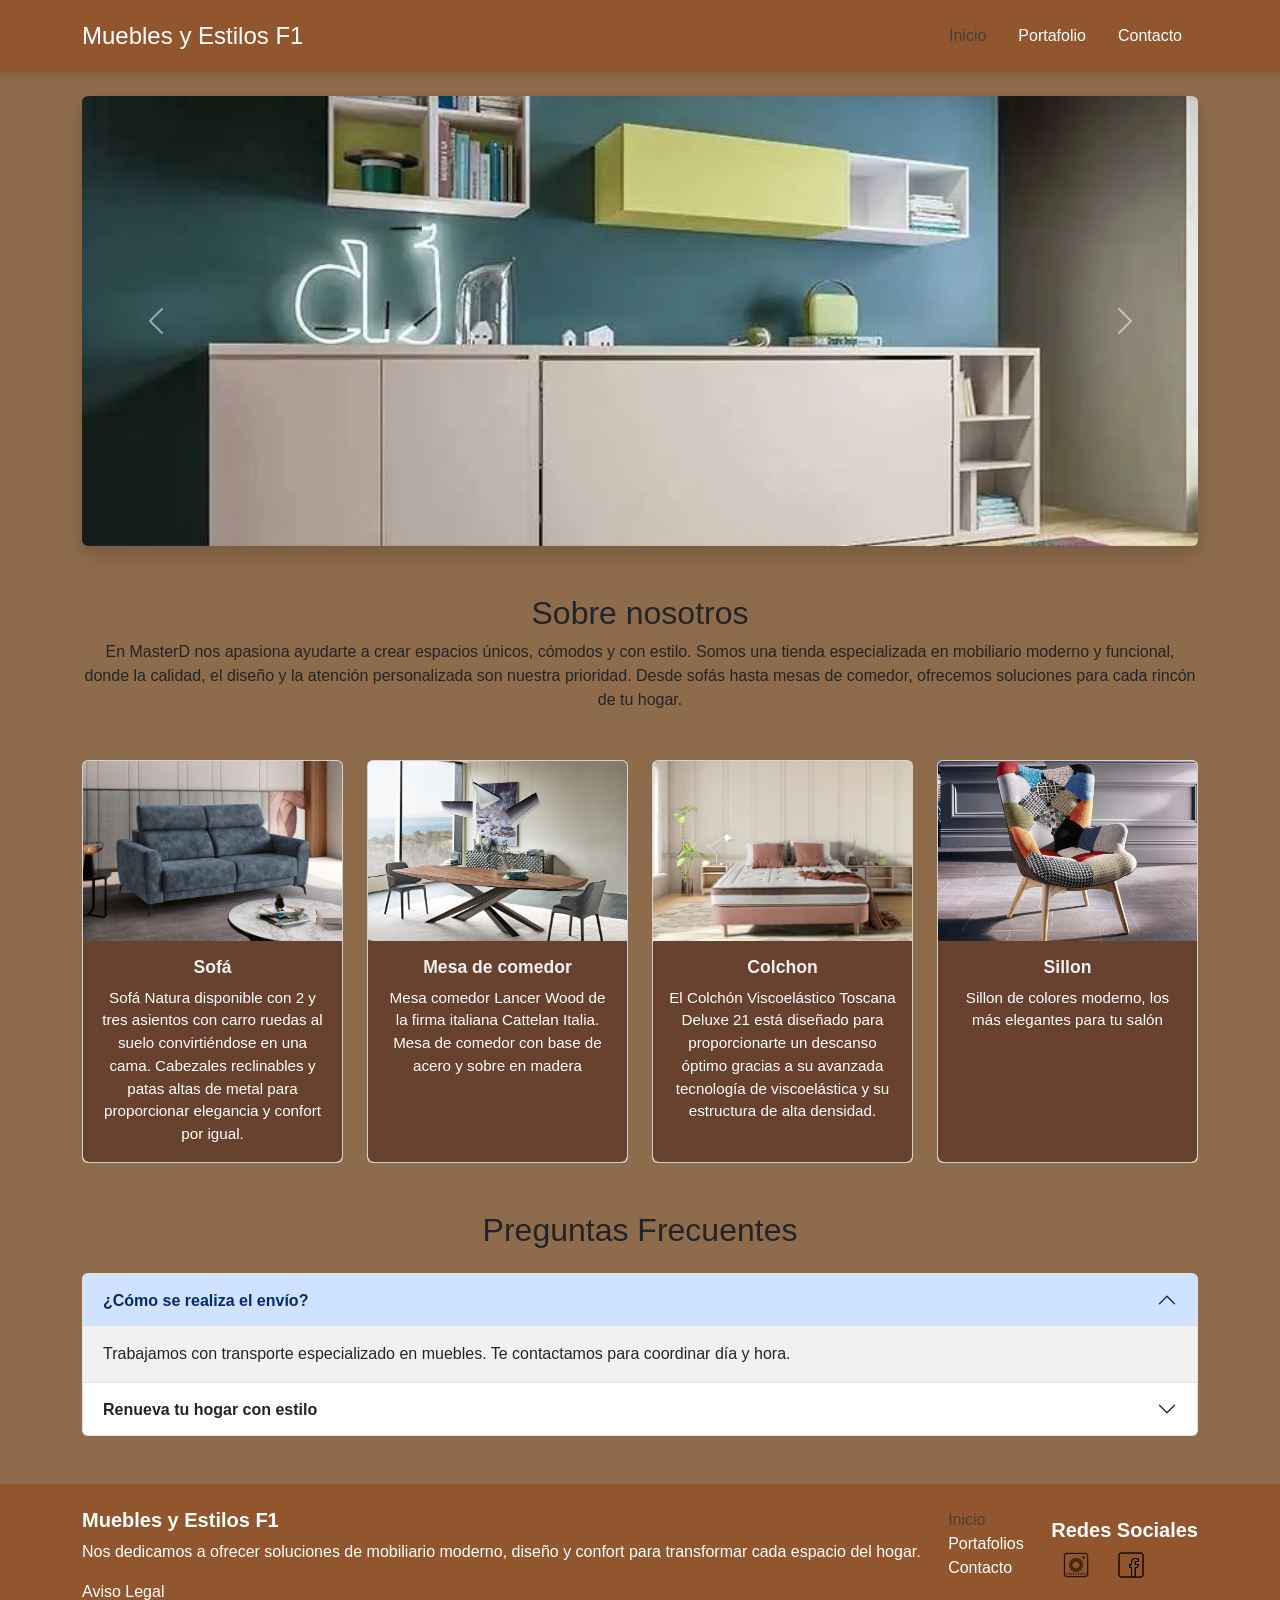
==== index.html @ 0b2b151c "Add files via upload" ====
<!DOCTYPE html>
<html lang="es">
<head>
   <meta charset="UTF-8">
   <meta name="viewport" content="width=device-width, initial-scale=1.0">
   <title>Inicio</title>
   <link href="https://cdn.jsdelivr.net/npm/bootstrap@5.3.2/dist/css/bootstrap.min.css" rel="stylesheet">
   <link rel="stylesheet" href="css/estilos.css">
</head>
<body>

  <!-- Header -->
  <header class="bg-principal texto-blanco">
    <div class="container d-flex justify-content-between align-items-center py-3">
      <h1 class="h4 mb-0">Muebles y Estilos F1</h1>
      <nav>
        <ul class="nav">
          <li class="nav-item">
            <a class="nav-link texto-gris" href="index.html">Inicio</a>
          </li>
          <li class="nav-item">
            <a class="nav-link texto-blanco" href="views/galeria.html">Portafolio</a>
          </li>
          <li class="nav-item">
            <a class="nav-link texto-blanco" href="views/contacto.html">Contacto</a>
          </li>
        </ul>
      </nav>
    </div>
  </header>

  <!-- Carrusel -->
  <div id="carouselExample" class="carousel slide container mt-4" data-bs-ride="carousel">
    <div class="carousel-inner bordes-redondeados sombra">
      <div class="carousel-item active">
        <img src="img/img.carrusel01.jpeg" class="d-block w-100" alt="Muebles">
      </div>
      <div class="carousel-item">
        <img src="img/img.carrusel2.jpeg" class="d-block w-100" alt="Muebles">
      </div>
      <div class="carousel-item">
        <img src="img/img.carrusel03.jpeg" class="d-block w-100" alt="Muebles">
      </div>
      <div class="carousel-item">
        <img src="img/img.carrusel04.jpeg" class="d-block w-100" alt="Muebles">
      </div>
      <div class="carousel-item">
        <img src="img/img.carrusel05.jpeg" class="d-block w-100" alt="Muebles">
      </div>
    </div>
    <button class="carousel-control-prev" type="button" data-bs-target="#carouselExample" data-bs-slide="prev">
      <span class="carousel-control-prev-icon"></span>
    </button>
    <button class="carousel-control-next" type="button" data-bs-target="#carouselExample" data-bs-slide="next">
      <span class="carousel-control-next-icon"></span>
    </button>
  </div>

  <section class="container centrado-texto my-5">
    <h2>Sobre nosotros</h2>
    <p>
      En MasterD nos apasiona ayudarte a crear espacios únicos, cómodos y con estilo. Somos una tienda especializada en mobiliario moderno y funcional,
       donde la calidad, el diseño y la atención personalizada son nuestra prioridad. Desde sofás hasta mesas de comedor, ofrecemos soluciones para cada rincón de tu hogar.
    </p>
  </section>

  <!-- Cards -->
  <section class="container mb-5">
    <div class="row row-cols-1 row-cols-md-4 g-4">
      <div class="col">
        <div class="card h-100">
          <img src="img/img.card1.jpeg" class="card-img-top" alt="sofa">
          <div class="card-body centrado-texto fondo-card">
            <h5 class="card-title">Sofá</h5>
            <p class="card-text">Sofá Natura disponible con 2 y tres asientos con carro ruedas al suelo convirtiéndose en una cama.
               Cabezales reclinables y patas altas de metal para proporcionar elegancia y confort por igual.</p>
          </div>
        </div>
      </div>
      <div class="col">
        <div class="card h-100">
          <img src="img/img.card2.jpeg" class="card-img-top" alt="Mesa de comedor">
          <div class="card-body centrado-texto fondo-card">
            <h5 class="card-title">Mesa de comedor</h5>
            <p class="card-text">Mesa comedor Lancer Wood de la firma italiana Cattelan Italia. Mesa de 
              comedor con base de acero y sobre en madera </p>
          </div>
        </div>
      </div>
      <div class="col">
        <div class="card h-100">
          <img src="img/img.card3.jpeg" class="card-img-top" alt="Colchon">
          <div class="card-body centrado-texto fondo-card">
            <h5 class="card-title">Colchon</h5>
            <p class="card-text">El Colchón Viscoelástico Toscana Deluxe 21 está diseñado para proporcionarte un descanso óptimo gracias
               a su avanzada tecnología de viscoelástica y su estructura de alta densidad.</p>
          </div>
        </div>
      </div>
      <div class="col">
        <div class="card h-100">
          <img src="img/img.card4.jpeg" class="card-img-top" alt="Sillon">
          <div class="card-body centrado-texto fondo-card">
            <h5 class="card-title">Sillon</h5>
            <p class="card-text">Sillon de colores moderno, los más elegantes para tu salón</p>
          </div>
        </div>
      </div>
    </div>
  </section>

  <!-- Acordeón -->
  <section class="container mb-5">
    <h2 class="centrado-texto mb-4">Preguntas Frecuentes</h2>
    <div class="accordion" id="faq">
      <div class="accordion-item">
        <h2 class="accordion-header" id="q1">
          <button class="accordion-button" type="button" data-bs-toggle="collapse" data-bs-target="#a1">
            ¿Cómo se realiza el envío?
          </button>
        </h2>
        <div id="a1" class="accordion-collapse collapse show" data-bs-parent="#faq">
          <div class="accordion-body">
            Trabajamos con transporte especializado en muebles. Te contactamos para coordinar día y hora.
          </div>
        </div>
      </div>
      <div class="accordion-item">
        <h2 class="accordion-header" id="q2">
          <button class="accordion-button collapsed" type="button" data-bs-toggle="collapse" data-bs-target="#a2">
            Renueva tu hogar con estilo
          </button>
        </h2>
        <div id="a2" class="accordion-collapse collapse" data-bs-parent="#faq">
          <div class="accordion-body">
            Descubre nuestras nuevas colecciones de sofás, mesas y decoración moderna
          </div>
        </div>
      </div>
    </div>
  </section>

  <!-- Footer -->
  <footer class="bg-principal texto-blanco mt-5 py-4">
    <div class="container d-flex flex-column flex-md-row justify-content-between">
      <div>
        <h5>Muebles y Estilos F1</h5>
        <p>Nos dedicamos a ofrecer soluciones de mobiliario moderno, diseño y
           confort para transformar cada espacio del hogar.</p>
        <p class="aviso-legal"><a href="#">Aviso Legal</a></p>
      </div>
      <div>
        <ul class="list-unstyled">
          <li><a href="index.html" class="texto-gris">Inicio</a></li>
          <li><a href="views/galeria.html" class="texto-blanco">Portafolios</a></li>
          <li><a href="views/contacto.html" class="texto-blanco">Contacto</a></li>
        </ul>
      </div>
      <div class="redes-sociales">
        <h5>Redes Sociales</h5>
          <a href="https://www.instagram.com/" target="_blank">
           <img src="img/instagram.jpg" alt="Instagram">
          </a>
          <a href="https://es-es.facebook.com/" target="_blank">
           <img src="img/facebook.jpg" alt="Facebook">
          </a>
      </div>
    </div>
  </footer>

  <script src="https://cdn.jsdelivr.net/npm/bootstrap@5.3.2/dist/js/bootstrap.bundle.min.js"></script>
</body>
</html>
---- css/estilos.css ----
body {
  font-family: 'Segoe UI', Tahoma, Geneva, Verdana, sans-serif;
  background-color: #8d6b4b;
}

.centrado-texto {
  text-align: center;
}

.bordes-redondeados {
  border-radius: 0.375rem;
}

.sombra {
  box-shadow: 0 0.5rem 1rem rgba(0, 0, 0, 0.15);
}

.bg-principal {
  background-color: #92562e;
}


/* Header y Nav */
header {
  box-shadow: 0 4px 8px rgba(0, 0, 0, 0.1);
}

.texto-blanco {
  color: #ffffff !important;
}

.texto-gris {
  color: #44423c !important;
}

header h1 {
  font-weight: bold;
  color: #ffffff;
}

.nav-link {
  font-weight: 500;
}

.nav-link.texto-amarillo {
  font-weight: 700;
}

/* Carrusel */
.carousel-inner img {
  max-height: 450px;
  object-fit: cover;
}

/* Seccion de informacion */
section p {
  font-size: 1rem;
}

/* Cards */
.card-img-top {
  height: 180px;
  object-fit: cover;
}

.card-title {
  font-size: 1.1rem;
  font-weight: bold;
  color: #f1f1f1;
}

.card-text {
  font-size: 0.95rem;
  color: #ffffff;
}

.fondo-card {
  background-color: #68412f;
  border-radius: 0 0 0.375rem 0.375rem;
  padding: 1rem;
}


/* Acordeon */
.accordion-button {
  font-weight: 600;
}

.accordion-body {
  background-color: #f1f1f1;
}

/* Formulario de Contacto */
form label {
  font-weight: 500;
}

form input:invalid,
form textarea:invalid {
  border-color: #855f3d;
}

/* Mapa */
#mapa {
  width: 100%;
  height: 400px;
  border: 2px solid #855f3d;
  border-radius: 10px;
  box-shadow: 0 2px 6px rgba(0,0,0,0.1);
}

/* Galeria */
.galeria-container {
  display: grid;
  grid-template-columns: repeat(auto-fill, minmax(250px, 1fr));
  gap: 15px;
}

.galeria-container img {
  width: 100%;
  border-radius: 10px;
  transition: transform 0.3s ease, filter 0.3s ease, box-shadow 0.3s ease;
  box-shadow: 0 4px 8px rgba(0,0,0,0.1);
  cursor: zoom-in;
}

.galeria-container img:hover {
  transform: scale(1.05);
  filter: brightness(1.1);
  box-shadow: 0 8px 16px rgba(0,0,0,0.2);
}

/* Footer */
footer h5 {
  font-weight: bold;
}

footer a {
  text-decoration: none;
}

.redes-sociales {
  margin: 10px 0;
  display: inline-block;
}

.redes-sociales a {
  margin: 0 10px;
  display: inline-block;
}

.redes-sociales img {
  width: 30px;
  height: 30px;
  transition: transform 0.3s;
}

.redes-sociales img:hover {
  transform: scale(1.2);
}

footer .aviso-legal a {
  color: white;
  text-decoration: none;
  transition: color 0.3s;
}

footer .aviso-legal a:hover {
  color: #d3770e;
}
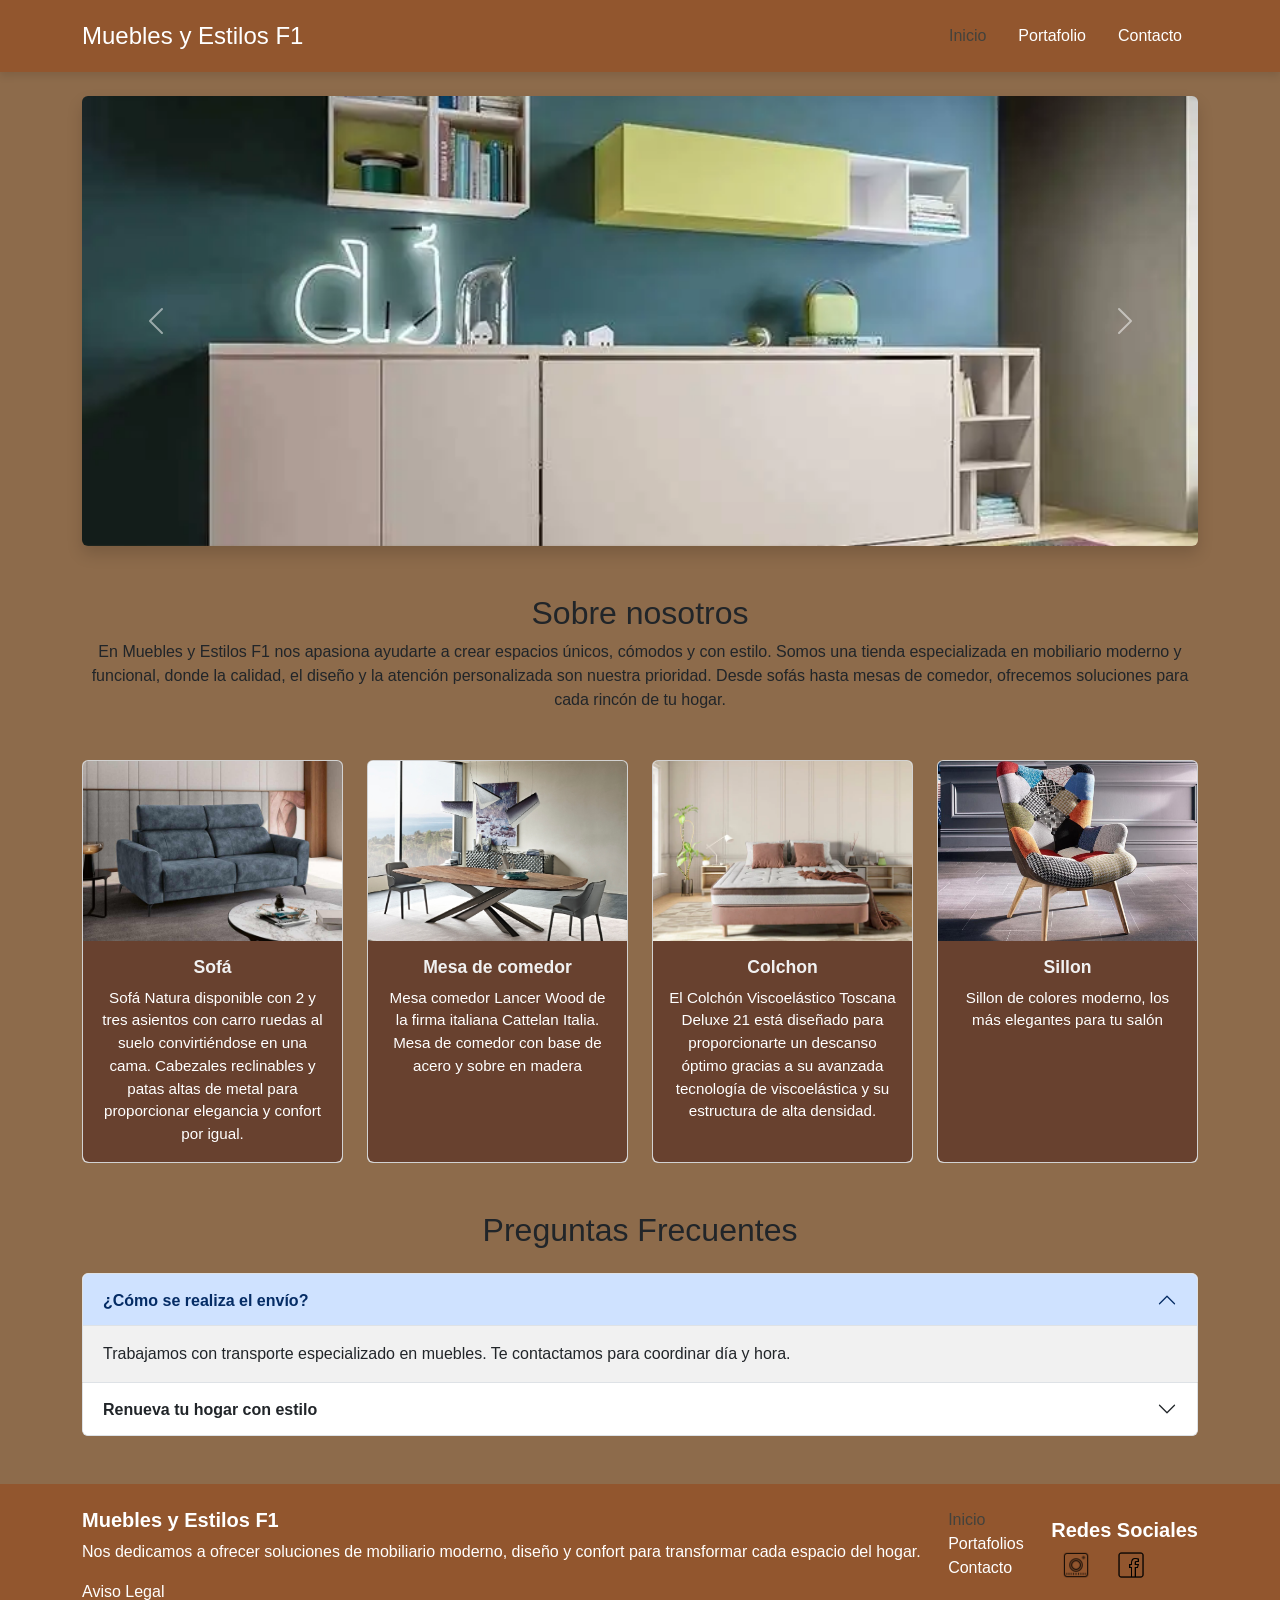
==== commit 452b74cf: "Update index.html" ====
--- a/index.html
+++ b/index.html
@@ -59,7 +59,7 @@
   <section class="container centrado-texto my-5">
     <h2>Sobre nosotros</h2>
     <p>
-      En MasterD nos apasiona ayudarte a crear espacios únicos, cómodos y con estilo. Somos una tienda especializada en mobiliario moderno y funcional,
+      En Muebles y Estilos F1 nos apasiona ayudarte a crear espacios únicos, cómodos y con estilo. Somos una tienda especializada en mobiliario moderno y funcional,
        donde la calidad, el diseño y la atención personalizada son nuestra prioridad. Desde sofás hasta mesas de comedor, ofrecemos soluciones para cada rincón de tu hogar.
     </p>
   </section>
@@ -170,4 +170,4 @@
 
   <script src="https://cdn.jsdelivr.net/npm/bootstrap@5.3.2/dist/js/bootstrap.bundle.min.js"></script>
 </body>
-</html>+</html>
